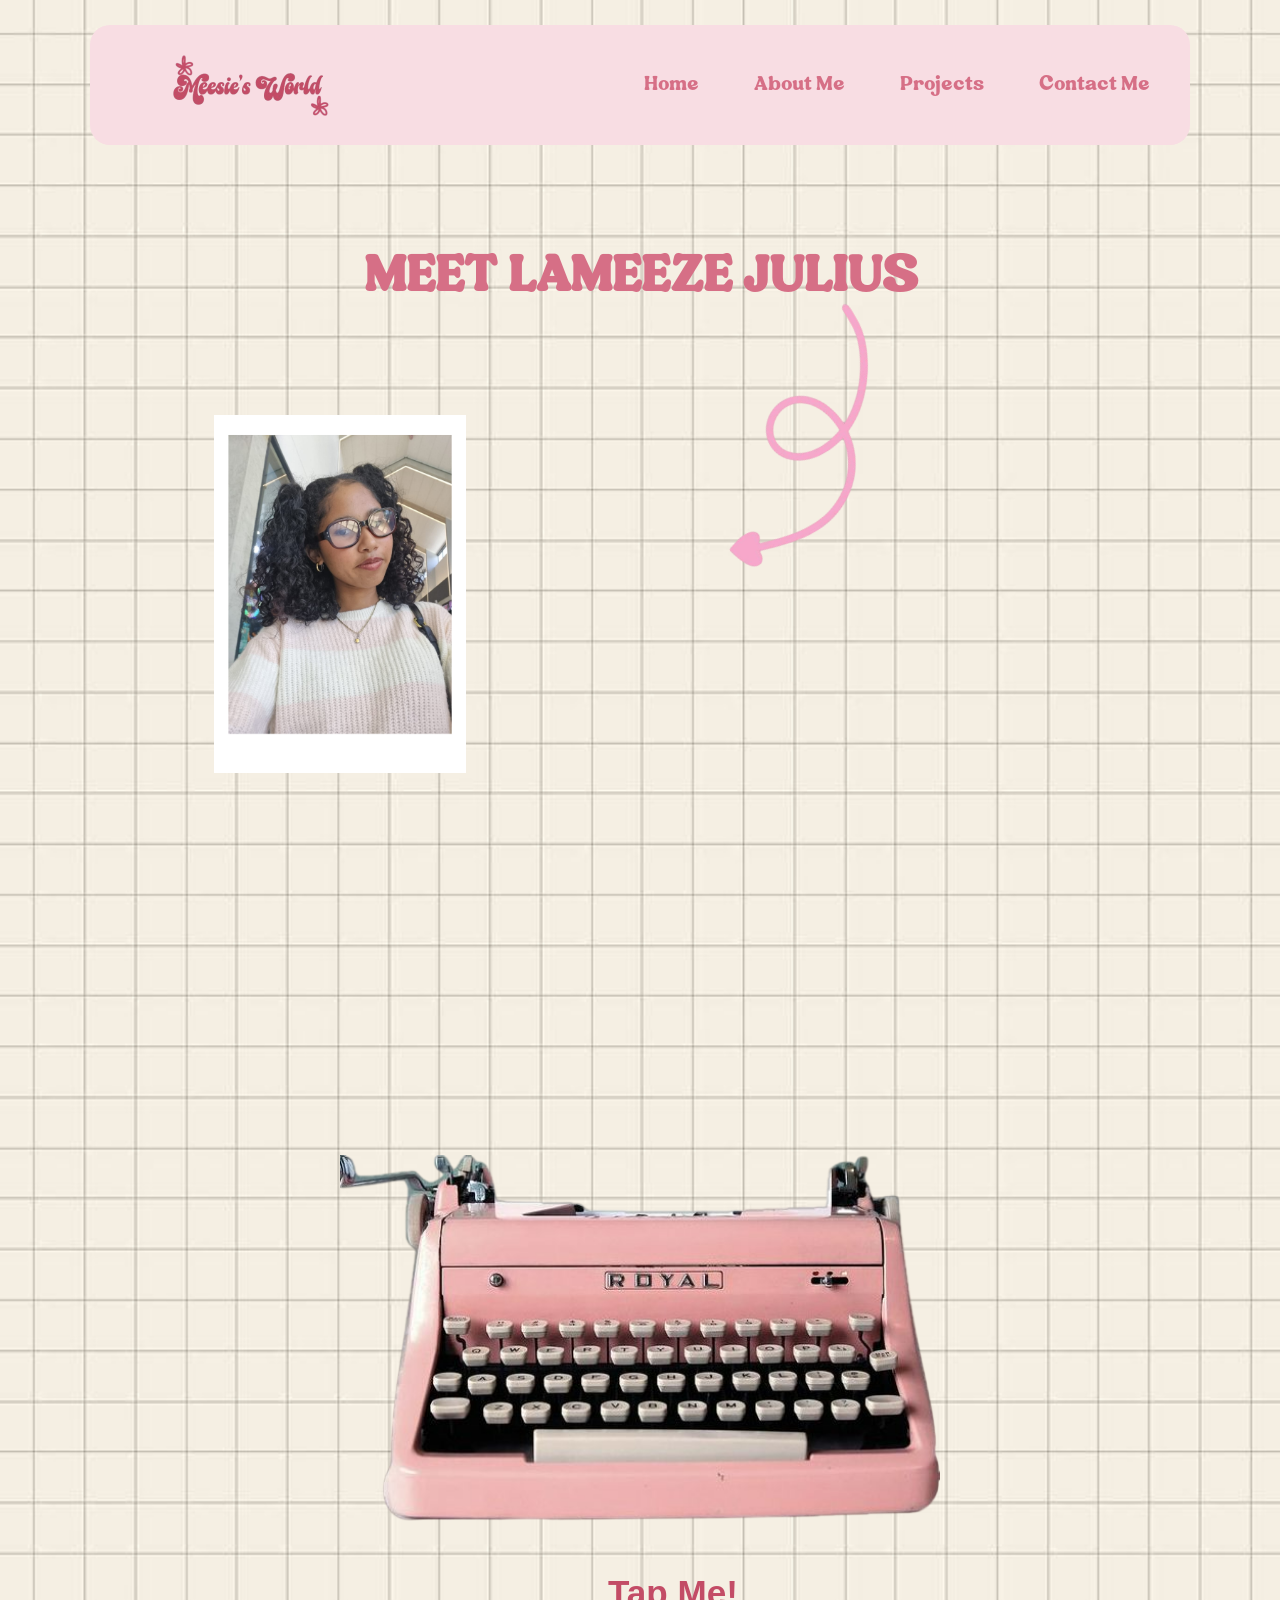
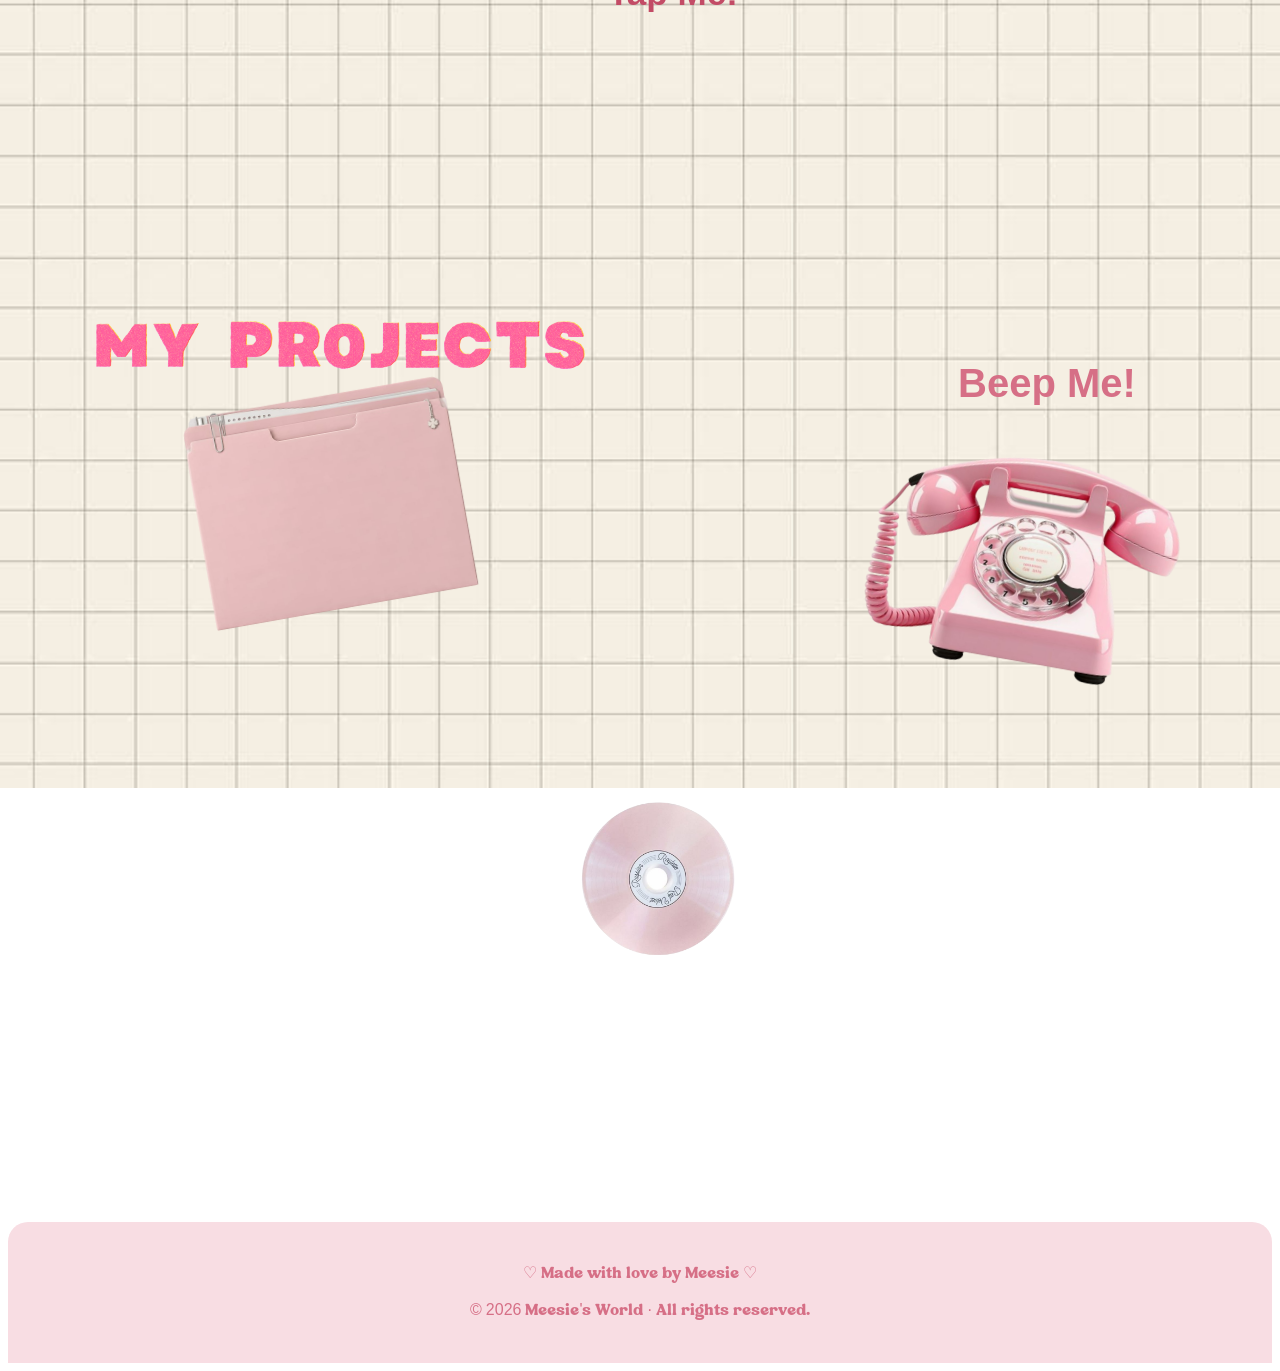
==== about.html @ 8a376b89 "added project files" ====
<!DOCTYPE html>
<html lang="en">
<head>
    <meta charset="UTF-8">
    <meta name="viewport" content="width=device-width, initial-scale=1.0">
    <link rel="stylesheet" href="css/style.css">
    <script src="js/script.js" defer></script>
    <title>About</title>

    <style>
@font-face {
    font-family: Bremlin;
    src: url('fonts/BremlinRegular-z8Yma.otf') format('opentype');
}

    

body {
    background-image: url('images/paper background.jpe');
    background-repeat: no-repeat;
    background-size: cover;
    background-attachment: fixed;
}
    </style>
</head>
<body>
<header>

    <div class="nav-box">
    
 <a href="index.html">
            <img src="images/Meesie_s_World_logo-removebg-preview.png" class="logo" alt="Meesie's World Logo">
        </a>
    <nav>
            <a href="index.html">Home</a>
            <a href="about.html">About Me</a>
            <a href="work.html">Projects</a>
            <a href="contact.html">Contact Me</a>

        
    </nav>
    </div>
     
</header>

<div class="WelcomeToAbout-Text">
    <h1>MEET LAMEEZE JULIUS</h1>
</div>

<img src="images/polaroid curly.png" alt="Polaroid Curly" class="polaroid-curly">
<img src="images/swirl arrow-Photoroom.png" alt="Swirl Arrow" class="swirl-arrow">

<!--Touch typewriter and paper pops out-->
<div class="typewriter-container" onclick="togglePaper()">
<img src="images/typewriter.png" alt="typewriter" class="typewriter-image">

<div class="paper" id="paper">
    <p>I am currently studying Mobile Application and Web Development, it's <br>
        my first year at college and I plan to pursue my Bachelor’s next year. 
        I’ve always been interested in tech, design and creating visuals, so I enjoy <br>
        having a mix of both in what I do. I would say I'm a graphic designer but I <br>
        use the term "Digital designer". Web development is my current thing at the moment, 
        I am kind of all over the place ♡.
</p>

</div>
</div>
<div class="tip-container" id="tip">
<h3 class="tip"> Tap Me!</h3>
</div>

<a href="work.html">
     <img src="images/my project title pink-Photoroom (1).png" alt="My Project Title" class="my-project-title">
    <img src="images/pink file-Photoroom.png" alt="Pink File" class="pink-file">
</a>

<div class="music-button">

    <img src="images/cd2-Photoroom.png" 
         alt="Music player"
         onclick="toggleMusic()"
         id="music-image">

    <audio id="music">
        <source src="music/PinkPantheress - Girl Like Me (Instrumental).mp3" type="audio/mpeg">
    </audio>

</div>

<h2 class="beep">Beep Me!</h2>
<a href="contact.html">
    <img src="images/pinkRetroPhone-Photoroom.png" class="pink-phone">
</a>

<!-- Footer -->
<div class="footer">
    <p>♡ Made with love by Meesie ♡</p>
    <p>&copy; 2026 Meesie's World · All rights reserved.</p>
</div>


</body>
</html>
---- css/style.css ----
.pink-box {
   background-color: #F8DDE3;

padding: 30px;
margin: 70px auto;

width: 100%;
max-width: 700px;

text-align: center;

border-radius: 20px;
box-sizing: border-box;
    
}

.pink-box h2 {
font-family: Bremlin, sans-serif;
font-size: 45px;
color: #D66F86;
}

.pink-box p {
font-family: Bremlin, sans-serif;
font-size: 22px;
color: #D66F86;
}

.logo {
    
    height: auto;
    top: 0%;
    left: 20px;
    width: 250px;
}

nav {
  display: flex;
align-items: center;
gap: 25px;
   
}

nav a {
  text-decoration: none;
    color: #8B5E68;
    font-family: Bremlin, sans-serif; 
    font-size: 20px;
padding: 10px 15px;
}

nav a {
    color: #D66F86;
}

.nav-box {
    width: 100%;
max-width: 1100px;
height: 120px;
margin: 25px auto;
padding: 10px 25px;

background-color: #F8DDE3;
border-radius: 20px;

display: flex;
align-items: center;
justify-content: space-between;

box-sizing: border-box;

}

.welcome-heading {
    text-align: center;
    font-family: Bremlin, sans-serif;
    font-size: 30px;
    color: #c34c66;
    margin-top: 100px;
    margin-bottom: 100px;
}




.meesMatchaDate {
    position: relative;
    display: block;
    width: 300px;
    height: auto;
    margin: 20px auto;
    left: -50px;
    top: 0;
    border-radius: 20px;
   
}
.matcha-container {
    display: flex;
}
.container-p {
        position: relative;
     text-align: center;
     right: 200px;
    font-family: 'Bremlin', sans-serif;
    font-size: 25px;
    color: #D66F86;
top: 100px;
   
}
.gtk-btn {
    position: relative;
    right: -600px;
    margin-top: -10000px;
    margin-bottom: 500px;
    margin-left: 80px;
    width: 350px;
}
.telephone {
    position: relative;
    display: block;
    width: 300px;
    height: auto;
    margin: 20px auto;
    left: -300px;
    top: -40px;

      animation: phoneRing 2s ease-in-out infinite;
}

@keyframes phoneRing {
    0%, 70%, 100% {
        transform: rotate(0deg);
    }

    72% {
        transform: rotate(-8deg);
    }

    76% {
        transform: rotate(8deg);
    }

    80% {
        transform: rotate(-8deg);
    }

    84% {
        transform: rotate(8deg);
    }

    88% {
        transform: rotate(0deg);
    }
}

.Hello-pic {
    width: 500px;
    margin-top: -400px;
    
    left: -3000px;

animation: typewriterFloat 3s ease-in-out infinite;

}
@keyframes typewriterFloat {
    0% {
        transform: translateY(0) rotate(0deg);
    }

    25% {
        transform: translateY(-10px) rotate(-3deg);
    }

    50% {
        transform: translateY(0) rotate(0deg);
    }

    75% {
        transform: translateY(-10px) rotate(3deg);
    }

    100% {
        transform: translateY(0) rotate(0deg);
    }
    
}





/*About page*/
.WelcomeToAbout-Text {
    text-align: center;
    margin: 50px auto;
    padding: 20px;
}

.WelcomeToAbout-Text h1 {
    font-family: Bremlin, sans-serif;
    font-size: 50px;
    color: #D66F86;
}
.polaroid-curly {
    position: relative;
    display: block;
    margin: 0 auto;
    max-width: 20%;
    height: auto;
    top: 0%;
    left: -300px;
   
}
.swirl-arrow {
    position: absolute;
    display: block;
    width: 300px;
    height: auto;

    top: 300px;
    left: 500px;

    transform: translateX(150px) rotate(150deg);
    z-index: 9999;

   animation: floatArrow 2s ease-in-out infinite;
}
/* Animation for the arrow floating effect */
@keyframes floatArrow {
    0% {
        transform: rotate(150deg) translateY(0);
    }

    50% {
        transform: rotate(150deg) translateY(-15px);
    }

    100% {
        transform: rotate(150deg) translateY(0);
    }
}

/* Typewriter and Paper */
.typewriter-container {
    position: relative;
    width: 600px;
    height: 700px;
    margin: 50px auto 0;
    cursor: pointer;
    overflow: hidden;
}

.typewriter-image {
    position: absolute;
    width: 100%;
    bottom: 0;
    left: 0;
    z-index: 2;
}
.paper {
    position: absolute;

    width: 72%;
    height: 900px;

    left: 14%;
    top: 5%;

    background: #fcfcfc;

    padding: 25px;
    box-sizing: border-box;

    z-index: 1;
/*Start the paper down inside the typewriter*/
    transform: translateY(900px);

    transition: transform 1.5s ease-in-out;
}
/* When the paper is "out", move it up to be visible */
.paper.out {
    transform: translateY(0);
}
/* Style the text inside the paper */
.paper p {
    font-family: Bremlin, sans-serif;
    font-size: 18px;
    line-height: 1.5;
    text-align: center;
    margin: 0;
}
.tip-container {
    justify-content: center;
    align-items: center;
    height: 200px;
    margin-top: 50px;
    margin-left: 600px;
    font-size: 30px;
}
.tip {
    font-family: Impact, Haettenschweiler, 'Arial Narrow Bold', sans-serif;
    font-style: bold;
    color: #c34c66;
    
    
}


.pink-file {
    position: relative;
    display: block;
    margin: -210px auto 10px;
    max-width: 25%;
    height: auto;
    top: 0%;
    left: -300px;
     transform: translateX(-10px) rotate(-10deg);
    z-index: 9999;
}

.my-project-title {
    position: relative;
    display: block;
    margin: 30px auto;
    max-width: 40%;
    height: auto;
    top: 0%;
    left: -300px;
}

.pink-phone {
   position: relative;
    display: block;
    margin-top: -500px;
    margin-bottom: 500px;
    max-width: 25%;
    height: auto;
    top: 50%;
    left: 850px;
     transform: translateX(10px) rotate(10deg);
    z-index: 9999; 
}

.beep {
    font-family:Impact, Haettenschweiler, 'Arial Narrow Bold', sans-serif;
    font-size: 40px;
    color: #D66F86;
    margin-top: -710px;
    margin-bottom: 500px;
    margin-left: 950px;


}

.footer {
   background-color: #F8DDE3;
    color: #D66F86;
    text-align: center;
    padding: 25px;
    margin-top: 80px;
    font-family: Bremlin, sans-serif;
    border-radius: 20px 20px 0 0;
}

/* Work page */
.projects-heading {
    text-align: center;
    font-family: Bremlin, sans-serif;
    font-size: 50px;
    color: #D66F86;
    margin-top: 50px;
}

.image-grid {
    display: grid;
    grid-template-columns: repeat(3, 1fr);
    gap: 25px;

    width: 80%;
    max-width: 900px;
    margin: 100px auto;
}

.image-grid img {
    width: 100%;
    height: 400px;
    object-fit: contain;
    border-radius: 20px;
    
    box-shadow: 0 5px 15px rgba(139, 94, 104, 0.2);

    transition: transform 0.3s ease;
}

.image-grid img:hover {
    transform: scale(1.05) rotate(2deg);
}

/* Carousel */

.carousel {
    width: 900px;
    max-width: 90%;
    margin: 100px auto;

    display: flex;
    align-items: center;
    justify-content: center;
    gap: 10px;
}

.carousel-window {
    width: 750px;
    overflow: hidden;
}

.carousel-track {
    display: flex;
    gap: 5px;
    transition: transform 0.5s ease;
}

.carousel-track img {
    width: 200px;
    height: 300px;

    object-fit: contain;

    flex-shrink: 0;
    padding: 0;
    display: block;   
}

.carousel-btn {
    width: 45px;
    height: 45px;

    border: none;
    border-radius: 50%;

    background-color: #F8DDE3;
    color: #D66F86;

    font-size: 30px;

    cursor: pointer;
}

#music-image {
    width: 200px;
    cursor: pointer;
    margin-left: 550px;
}

#music-image.playing {
    animation: spinCD 3s linear infinite;
}

@keyframes spinCD {
    from {
        transform: rotate(0deg);
    }

    to {
        transform: rotate(360deg);
    }
}

.music-frame {
    position: fixed;
    bottom: 30px;
    right: 30px;
    width: 110px;
    height: 110px;
    border: none;
    z-index: 9999;
}

<!--Contactpage-->

.contact {
    text-align: center;
    margin: 100px auto;
    width: 100%;
}

.contact h1 {
    font-family: Bremlin, sans-serif;
    font-size: 50px;
    color: #D66F86;
    text-align: center;
    margin-top: 150px;
}

.contact h2 {
    font-family: Bremlin, sans-serif;
    font-size: 28px;
    color: #D66F86;
    text-align: center;
}

.contact p {
    font-family: Bremlin, sans-serif;
    font-size: 20px;
    color: #8B5E68;
    text-align: center;
}
.socials {
    text-align: center;
    margin: 100px auto;
}

.socials h1 {
    font-family: Bremlin, sans-serif;
    font-size: 50px;
    color: #D66F86;
    margin-bottom: 30px;
}

.social-buttons {
    display: flex;
    justify-content: center;
    gap: 50px;
}

.social-button {
    
    background-color: #F8DDE3;
    color: #D66F86;
    padding: 15px 30px;
    border-radius: 20px;
    text-decoration: none;
    font-family: Bremlin, sans-serif;
    font-size: 20px;
    transition: 0.3s;
}

.social-button:hover {
    transform: scale(1.05);
}


.banner {
    width: 100%;
    height: 400px;
    margin-bottom: -90px;
}
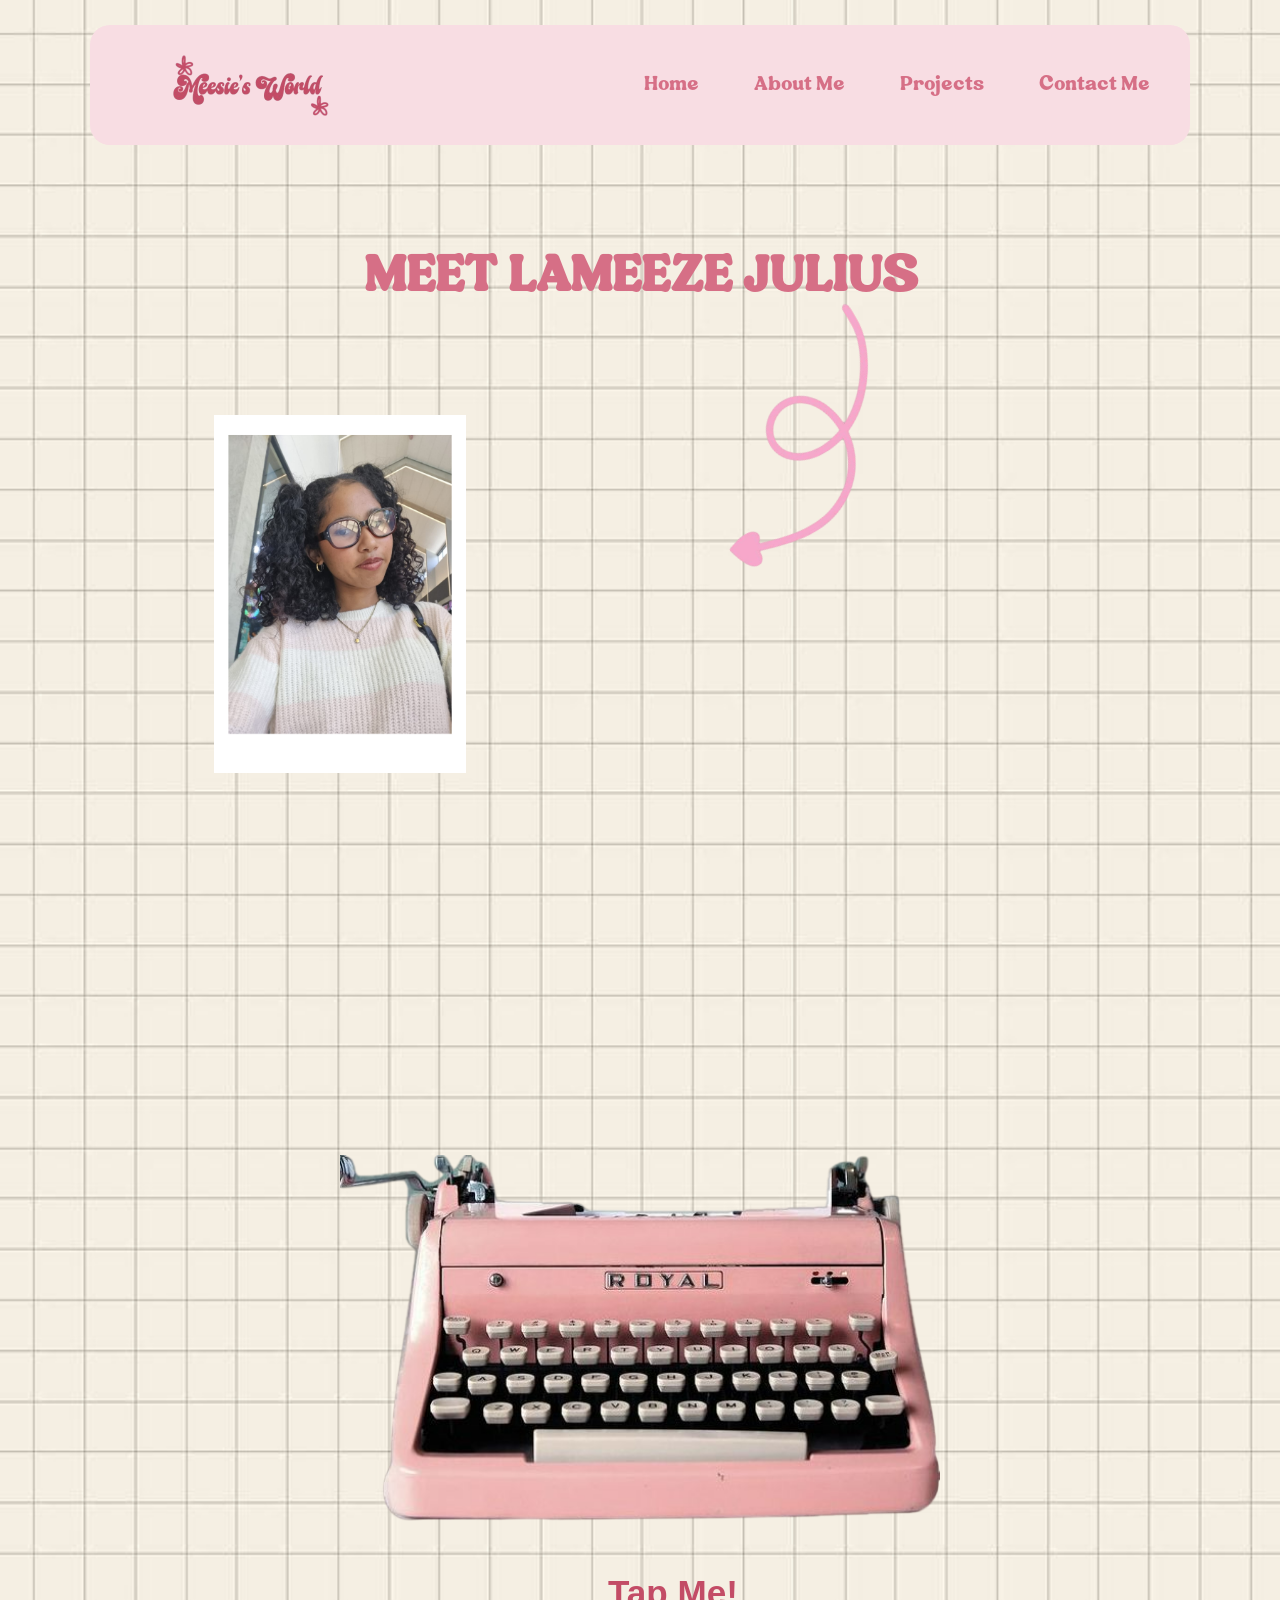
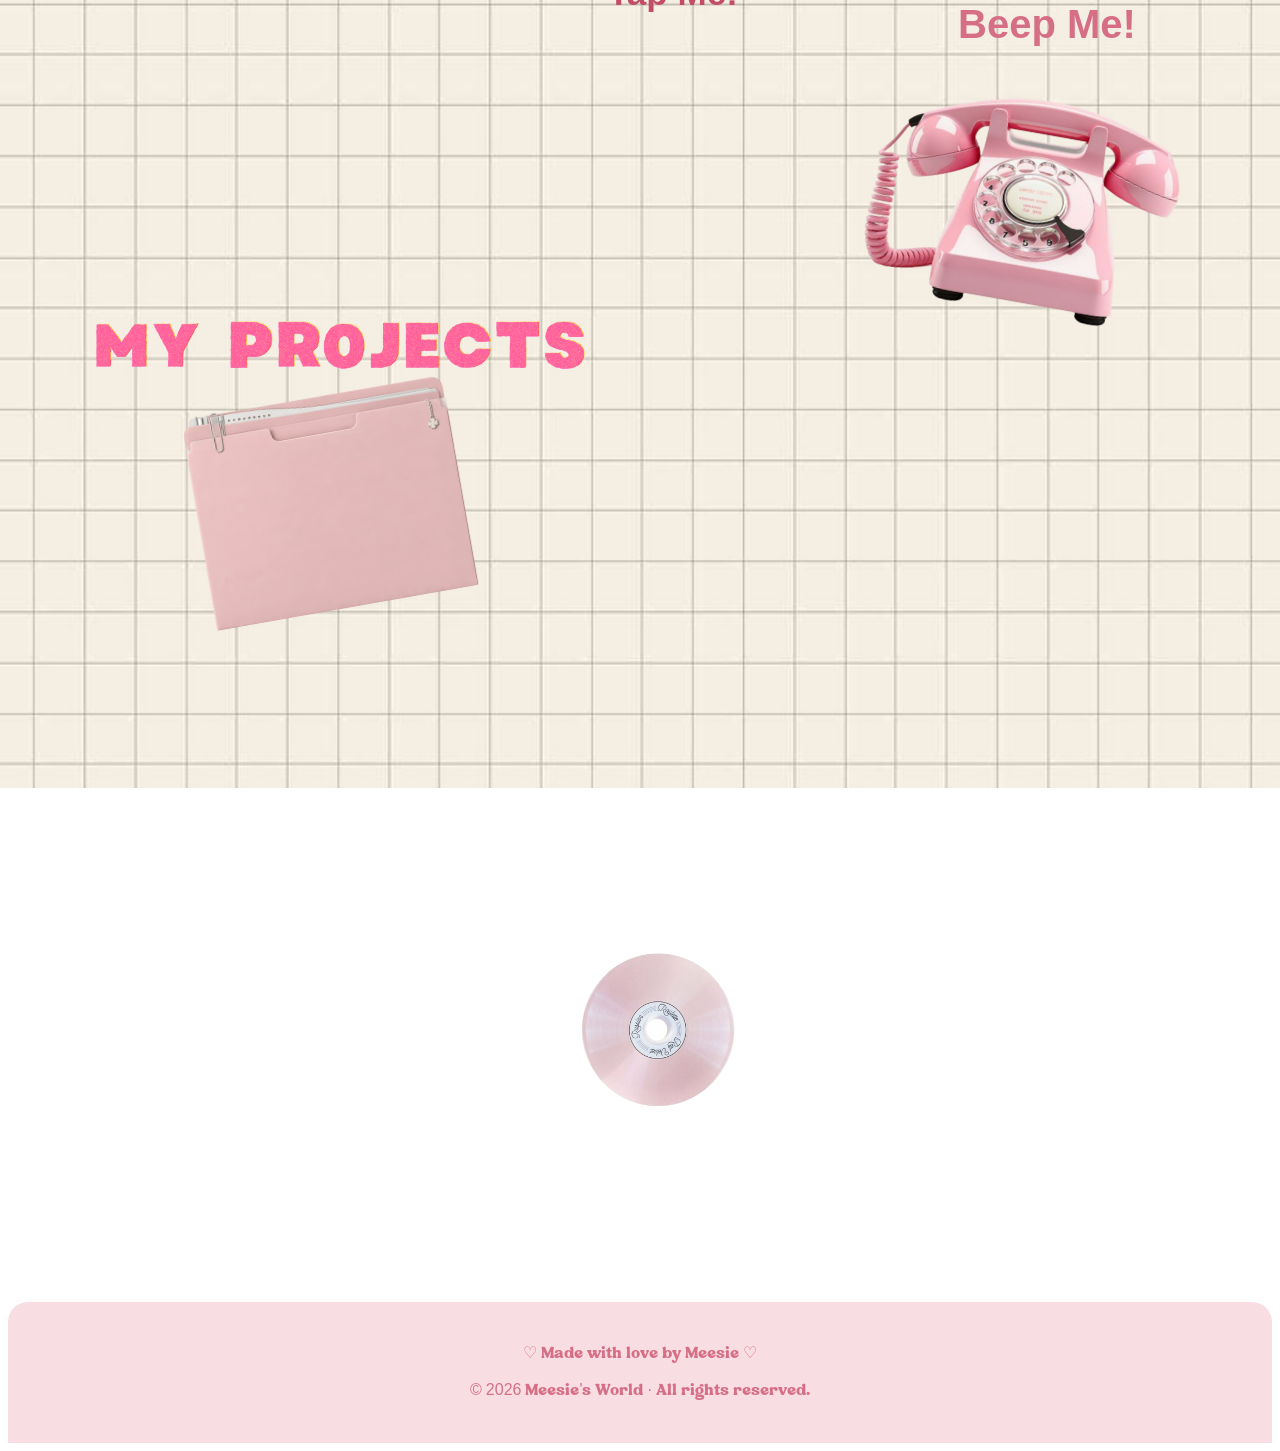
==== commit ff77d1b8: "updated index and about" ====
--- a/about.html
+++ b/about.html
@@ -2,7 +2,7 @@
 <html lang="en">
 <head>
     <meta charset="UTF-8">
-    <meta name="viewport" content="width=device-width, initial-scale=1.0">
+    <meta name="viewport" content="width=device-width, initial-scale=1">
     <link rel="stylesheet" href="css/style.css">
     <script src="js/script.js" defer></script>
     <title>About</title>
@@ -23,7 +23,7 @@
 }
     </style>
 </head>
-<body>
+<body class="about-page">
 <header>
 
     <div class="nav-box">
@@ -74,6 +74,11 @@
     <img src="images/pink file-Photoroom.png" alt="Pink File" class="pink-file">
 </a>
 
+<h2 class="beep">Beep Me!</h2>
+<a href="contact.html">
+    <img src="images/pinkRetroPhone-Photoroom.png" class="pink-phone">
+</a>
+
 <div class="music-button">
 
     <img src="images/cd2-Photoroom.png" 
@@ -87,11 +92,6 @@
 
 </div>
 
-<h2 class="beep">Beep Me!</h2>
-<a href="contact.html">
-    <img src="images/pinkRetroPhone-Photoroom.png" class="pink-phone">
-</a>
-
 <!-- Footer -->
 <div class="footer">
     <p>♡ Made with love by Meesie ♡</p>
--- a/css/style.css
+++ b/css/style.css
@@ -523,6 +523,12 @@
     gap: 50px;
 }
 
+.website-link-wrap {
+    display: flex;
+    justify-content: center;
+    margin: 20px auto 30px;
+}
+
 .social-button {
     
     background-color: #F8DDE3;
@@ -533,6 +539,7 @@
     font-family: Bremlin, sans-serif;
     font-size: 20px;
     transition: 0.3s;
+    display: inline-block;
 }
 
 .social-button:hover {
@@ -546,3 +553,532 @@
     margin-bottom: -90px;
 }
 
+@media screen and (max-width: 768px) {
+
+    body {
+        overflow-x: hidden;
+    }
+
+    /* MAKE EVERYTHING SMALLER */
+    .nav-box {
+        width: 85%;
+        height: 55px;
+        padding: 3px 8px;
+        margin: 12px auto;
+    }
+
+    .logo {
+        width: 85px;
+    }
+
+    nav {
+        gap: 0;
+    }
+
+    nav a {
+        font-size: 8px;
+        padding: 3px 4px;
+    }
+
+
+    /* PINK BOX */
+
+    .pink-box {
+        width: 70%;
+        padding: 10px;
+        margin: 25px auto;
+        border-radius: 12px;
+    }
+
+    .pink-box h2 {
+        font-size: 20px;
+    }
+
+    .pink-box p {
+        font-size: 12px;
+    }
+
+
+    /* WELCOME */
+
+    .welcome-heading {
+        font-size: 14px;
+        margin-top: 30px;
+        margin-bottom: 30px;
+    }
+
+
+    /* MATCHA */
+
+    .matcha-container {
+        transform: scale(0.55);
+        transform-origin: top center;
+        width: 180%;
+        margin-left: -40%;
+    }
+
+    .meesMatchaDate {
+        width: 300px;
+    }
+
+    .container-p {
+        font-size: 18px;
+    }
+
+
+    /* BUTTON */
+
+    .gtk-btn {
+        width: 170px;
+        transform: scale(0.7);
+    }
+
+
+    /* PHONE */
+
+    .telephone {
+        width: 130px;
+    }
+
+
+    /* HELLO */
+
+    .Hello-pic {
+        width: 200px;
+    }
+
+
+    /* MUSIC */
+
+    #music-image {
+        width: 65px;
+        margin-left: auto;
+        margin-right: auto;
+        display: block;
+    }
+
+
+    /* ABOUT */
+
+    .WelcomeToAbout-Text {
+        margin: 15px auto;
+        padding: 5px;
+    }
+
+    .WelcomeToAbout-Text h1 {
+        font-size: 15px;
+    }
+
+    .polaroid-curly {
+        max-width: 50%;
+        margin-left: 30%;
+    margin: 0 auto;
+    max-width: 20%;
+    height: auto;
+    top: 0%;
+    left: -300px;
+
+    }
+
+    .swirl-arrow {
+        width: 100px;
+        margin-right: 15;
+    }
+
+
+    /* TYPEWRITER */
+
+    .typewriter-container {
+        width: 80%;
+        height: 400px;
+        transform: scale(0.7);
+        transform-origin: top center;
+        margin-left: 10%;
+        margin-bottom: 25px;
+    }
+
+    .paper p {
+        font-size: 12px;
+    }
+
+
+    /* PROJECTS */
+
+    .my-project-title {
+        max-width: 30%;
+    }
+
+    .pink-file {
+        max-width: 20%;
+    }
+
+    .pink-phone {
+        max-width: 20%;
+    }
+
+    .beep {
+        font-size: 18px;
+    }
+
+    .projects-heading {
+        font-size: 25px;
+    }
+
+    .image-grid {
+        width: 85%;
+        gap: 7px;
+    }
+
+    .image-grid img {
+        height: 120px;
+    }
+
+
+    /* CAROUSEL */
+
+    .carousel {
+        width: 90%;
+        margin: 50px auto;
+    }
+
+    .carousel-window {
+        width: 75%;
+    }
+
+    .carousel-track img {
+        width: 80px;
+        height: 120px;
+    }
+
+    .carousel-btn {
+        width: 30px;
+        height: 30px;
+        font-size: 16px;
+    }
+
+
+    /* CONTACT */
+
+    .contact {
+        width: 85%;
+        margin: 50px auto;
+    }
+
+    .contact h1,
+    .socials h1 {
+        font-size: 25px;
+    }
+
+    .contact h2 {
+        font-size: 17px;
+    }
+
+    .contact p {
+        font-size: 13px;
+    }
+
+    .socials {
+        margin: 50px auto;
+    }
+
+    .social-buttons {
+        gap: 8px;
+    }
+
+    .social-button {
+        font-size: 12px;
+        padding: 7px 12px;
+    }
+
+
+    /* FOOTER */
+
+    .footer {
+        font-size: 9px;
+        padding: 12px;
+    }
+}
+
+@media (max-width: 992px) {
+    #col1, #col2, #col3 {
+        width: 46%;
+        margin: 2%;
+    }
+}
+
+@media screen and (max-width: 768px) {
+    .home-page,
+    .about-page {
+        overflow-x: hidden;
+    }
+
+    .home-page .nav-box,
+    .about-page .nav-box {
+        width: calc(100% - 24px);
+        height: auto;
+        min-height: 55px;
+        flex-wrap: wrap;
+        justify-content: center;
+        gap: 4px;
+        padding: 8px;
+    }
+
+    .home-page .logo,
+    .about-page .logo {
+        width: 90px;
+    }
+
+    .home-page nav,
+    .about-page nav {
+        flex-wrap: wrap;
+        justify-content: center;
+        gap: 2px;
+    }
+
+    .home-page nav a,
+    .about-page nav a {
+        font-size: 12px;
+        padding: 5px 4px;
+    }
+
+    .home-page .pink-box {
+        width: calc(100% - 40px);
+        max-width: 700px;
+    }
+
+    .home-page .welcome-heading {
+        padding: 0 16px;
+        font-size: 16px;
+        line-height: 1.4;
+    }
+
+    .home-page .matcha-container {
+        display: flex;
+        align-items: center;
+        gap: 8px;
+        width: calc(100% - 32px);
+        margin: 0 auto;
+        transform: none;
+    }
+
+    .home-page .meesMatchaDate {
+        flex: 0 0 38%;
+        width: 38%;
+        max-width: 230px;
+        margin: 12px 0;
+        left: auto;
+    }
+
+    .home-page .container-p {
+        position: static;
+        flex: 1;
+        min-width: 0;
+        padding: 0;
+        font-size: 14px;
+        line-height: 1.4;
+    }
+
+    .home-page .container-p br,
+    .about-page .paper br {
+        display: none;
+    }
+
+    .home-page .gtk-btn {
+        display: block;
+        width: min(58vw, 260px);
+        height: auto;
+        margin: 16px auto 28px;
+        right: auto;
+        transform: none;
+    }
+
+    .home-page .hello-phone-row {
+        display: flex;
+        align-items: center;
+        justify-content: center;
+        gap: 8px;
+        width: calc(100% - 32px);
+        margin: 12px auto 0;
+    }
+
+    .home-page .hello-phone-row .Hello-pic {
+        width: min(54vw, 240px);
+        margin: 0;
+    }
+
+    .home-page .telephone-container {
+        flex: 0 0 auto;
+        order: -1;
+        transform: translateY(-45px);
+    }
+
+    .home-page .telephone {
+        width: min(28vw, 120px);
+        margin: 0;
+        left: auto;
+        top: auto;
+    }
+
+    .about-page .WelcomeToAbout-Text h1 {
+        font-size: 28px;
+    }
+
+    .about-page .polaroid-curly {
+        width: min(42vw, 190px);
+        max-width: none;
+        margin: 0 auto;
+        left: auto;
+    }
+
+    .about-page .swirl-arrow {
+        position: absolute;
+        display: block;
+        width: min(20vw, 90px);
+        margin: 0;
+        top: 260px;
+        left: 62%;
+    }
+
+    .about-page .typewriter-container {
+        width: min(94vw, 600px);
+        height: min(110vw, 700px);
+        margin: 16px auto 0;
+        transform: none;
+    }
+
+    .about-page .paper {
+        width: 82%;
+        height: 88%;
+        left: 9%;
+        top: 4%;
+        padding: 12px;
+        overflow-y: auto;
+    }
+
+    .about-page .paper p {
+        font-size: 13px;
+        line-height: 1.4;
+    }
+
+    .about-page .tip-container {
+        display: flex;
+        height: auto;
+        margin: 18px auto;
+        font-size: 22px;
+    }
+
+    .about-page .my-project-title {
+        width: min(68vw, 320px);
+        max-width: none;
+        margin: 24px auto 0;
+        left: auto;
+    }
+
+    .about-page .pink-file {
+        width: min(44vw, 210px);
+        max-width: none;
+        margin: -45px auto 20px;
+        left: auto;
+    }
+
+    .about-page .beep {
+        margin: 24px auto 0;
+        font-size: 24px;
+        text-align: center;
+    }
+
+    .about-page .pink-phone {
+        display: block;
+        width: min(42vw, 210px);
+        max-width: none;
+        margin: 0 auto 24px;
+        left: auto;
+        top: auto;
+    }
+
+    .about-page .music-button {
+        display: flex;
+        justify-content: center;
+        margin: 0 auto 24px;
+    }
+
+    .about-page #music-image {
+        width: 65px;
+        margin: 0;
+    }
+
+    .home-page .website-link-wrap {
+        margin: 12px auto 24px;
+        padding: 0 16px;
+    }
+
+    .about-page .swirl-arrow {
+        transform: rotate(150deg);
+    }
+}
+
+@media screen and (max-width: 480px) {
+    .home-page .matcha-container {
+        flex-direction: column;
+        gap: 0;
+        text-align: center;
+    }
+
+    .home-page .meesMatchaDate {
+        flex: none;
+        width: min(72vw, 260px);
+        max-width: 100%;
+        margin: 12px auto;
+    }
+
+    .home-page .container-p {
+        width: 100%;
+        font-size: 16px;
+    }
+
+    .home-page .hello-phone-row {
+        gap: 0;
+    }
+
+    .home-page .telephone-container {
+        transform: translateY(-24px);
+    }
+
+    .home-page .hello-phone-row .Hello-pic {
+        width: min(58vw, 220px);
+    }
+
+    .about-page .WelcomeToAbout-Text {
+        margin: 28px auto 16px;
+    }
+
+    .about-page .WelcomeToAbout-Text h1 {
+        font-size: clamp(22px, 7vw, 28px);
+    }
+
+    .about-page .swirl-arrow {
+        width: min(18vw, 72px);
+        top: 220px;
+        left: 70%;
+    }
+
+    .about-page .typewriter-container {
+        height: min(112vw, 440px);
+    }
+
+    .about-page .paper {
+        padding: 10px;
+    }
+
+    .about-page .paper p {
+        font-size: 12px;
+    }
+
+    .about-page .tip-container {
+        margin: 12px auto;
+    }
+
+    .about-page .pink-file {
+        margin-top: -30px;
+    }
+}
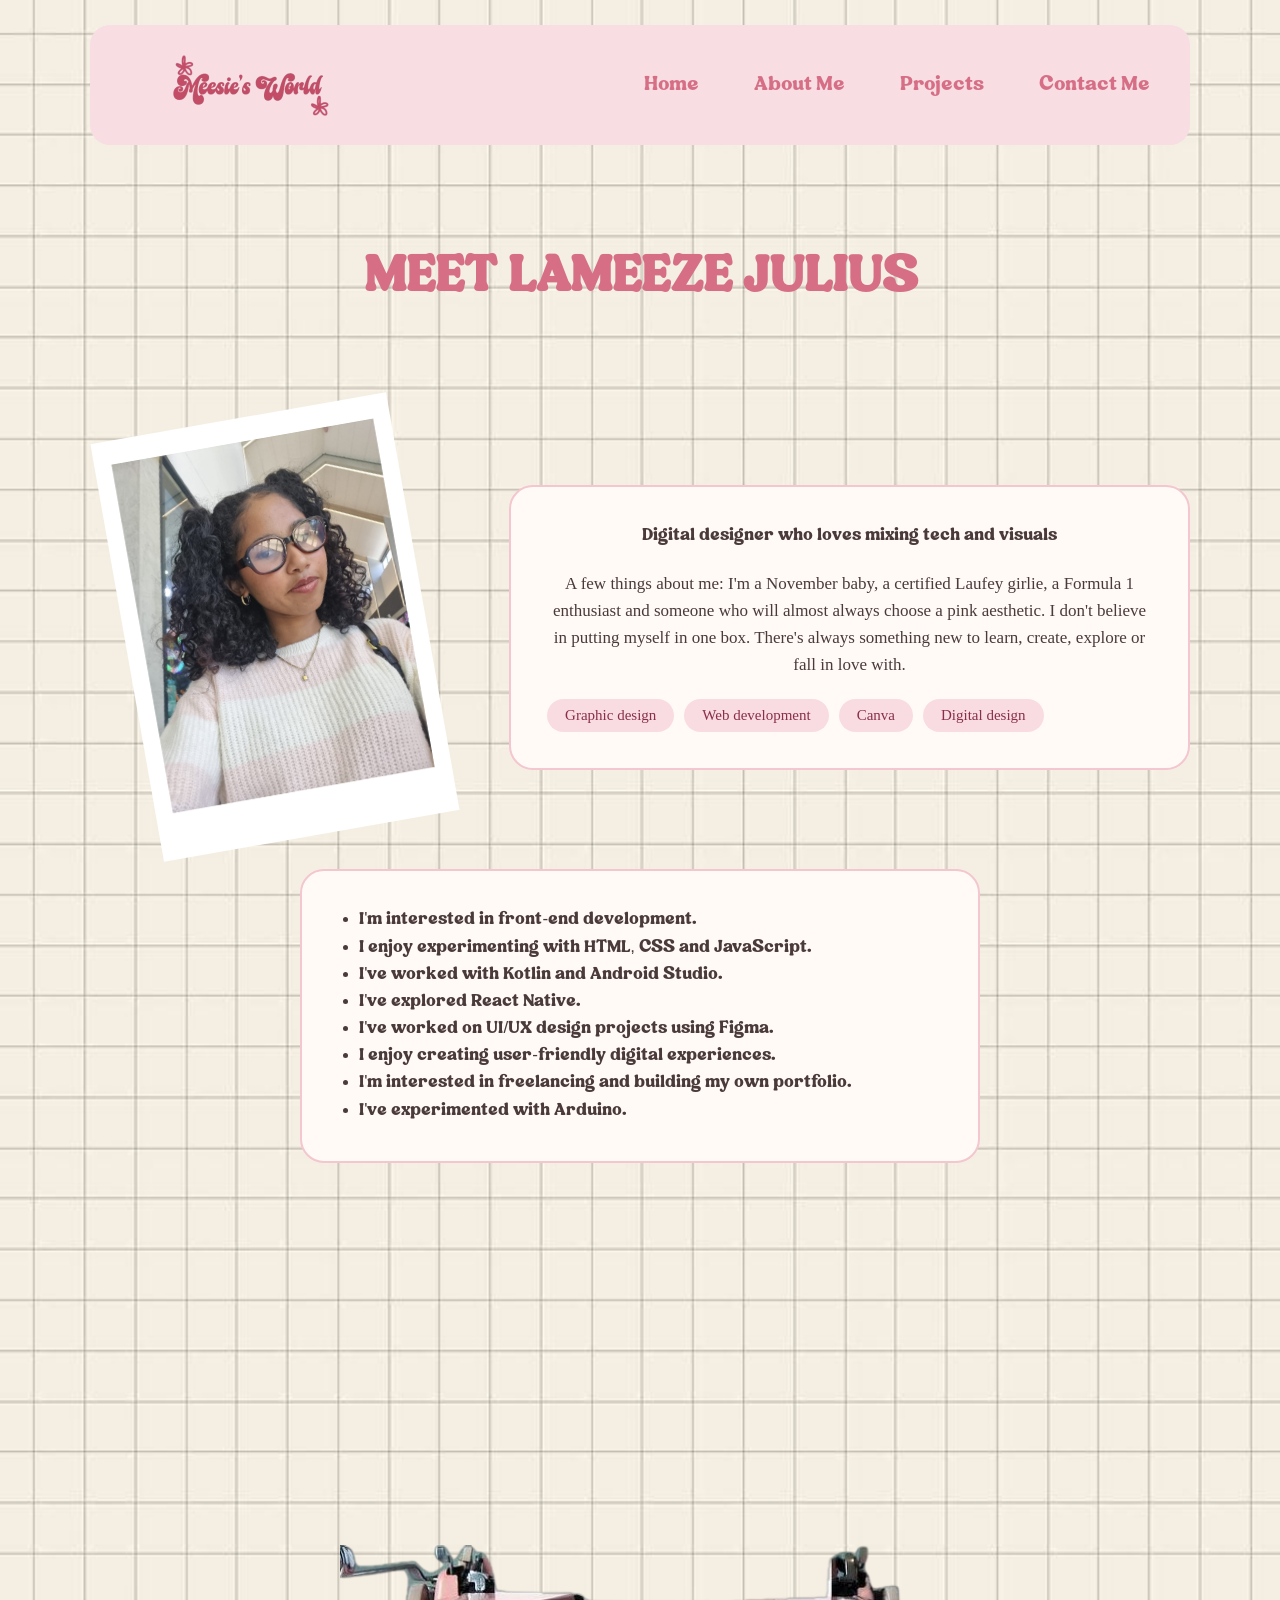
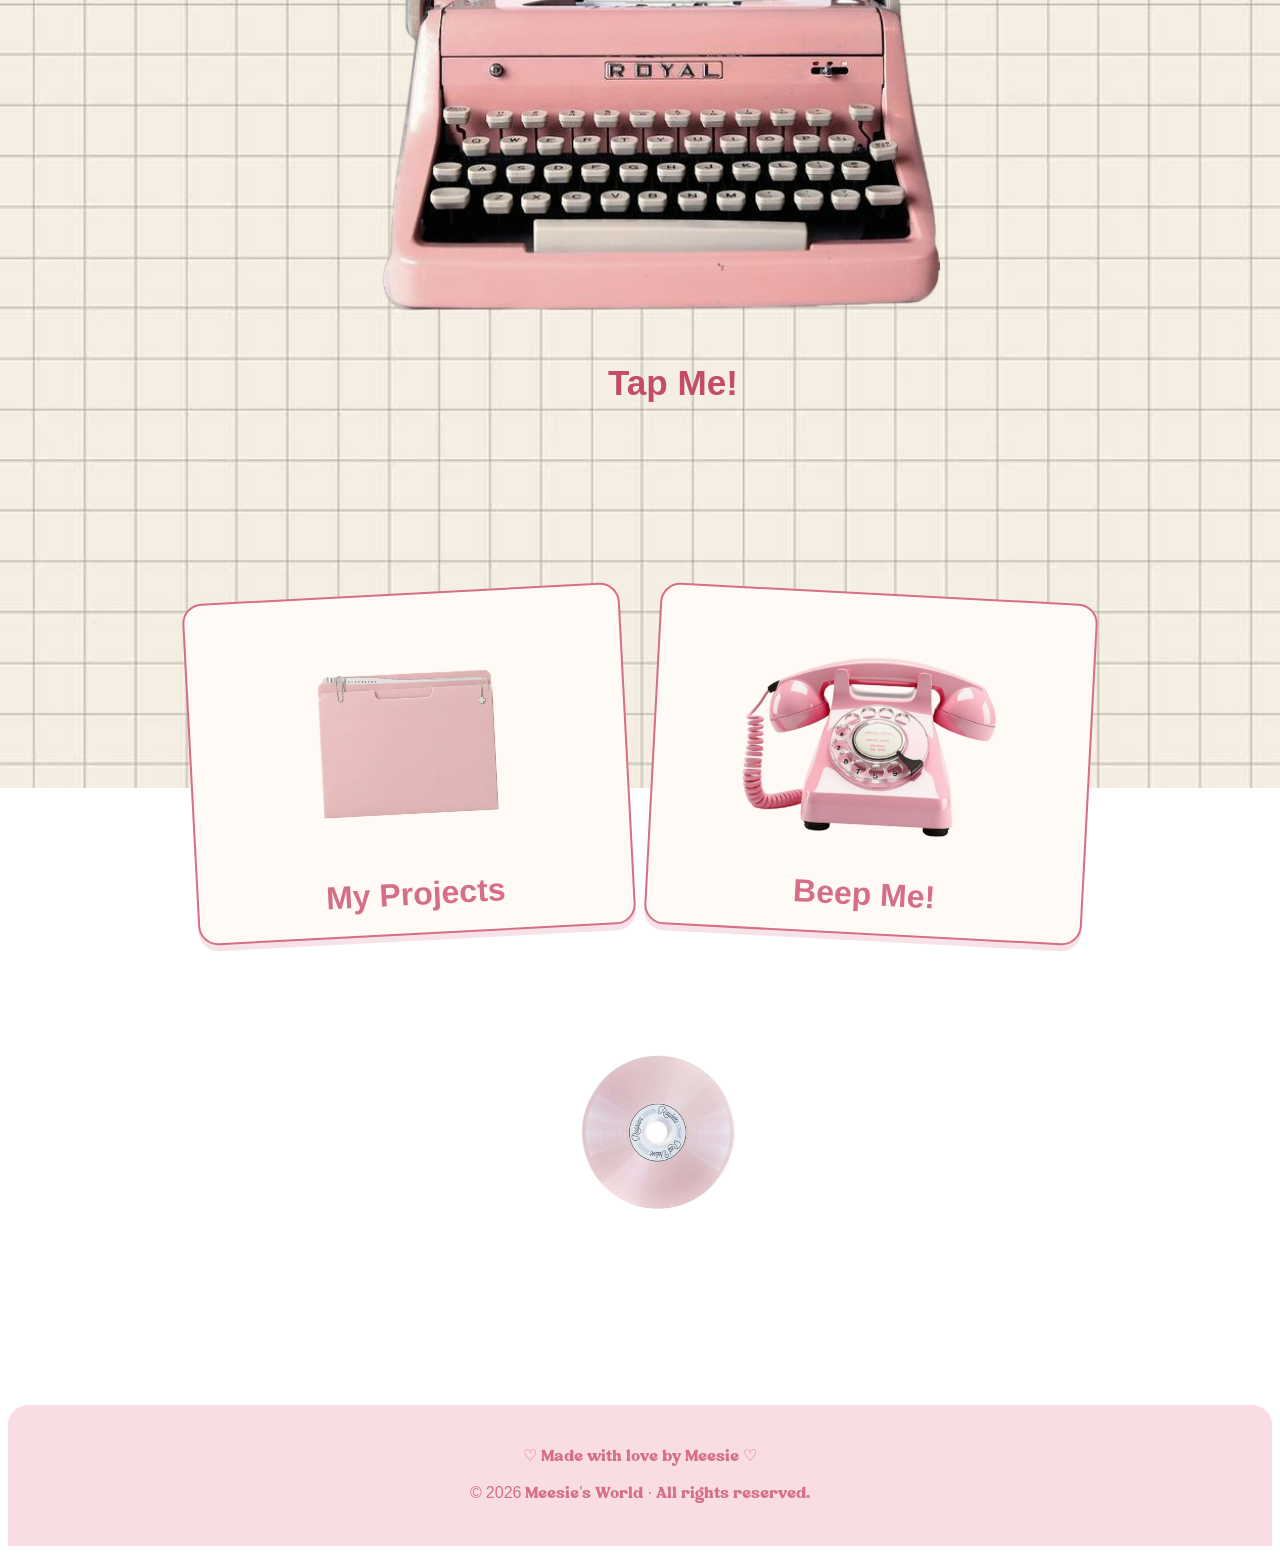
==== commit 522b4748: "updated css, about" ====
--- a/about.html
+++ b/about.html
@@ -47,8 +47,38 @@
     <h1>MEET LAMEEZE JULIUS</h1>
 </div>
 
-<img src="images/polaroid curly.png" alt="Polaroid Curly" class="polaroid-curly">
-<img src="images/swirl arrow-Photoroom.png" alt="Swirl Arrow" class="swirl-arrow">
+<div class="about-showcase">
+    <img src="images/polaroid curly.png" alt="Polaroid Curly" class="polaroid-curly">
+
+    <div class="card">
+        <p class="hook">Digital designer who loves mixing tech and visuals</p>
+        <p>A few things about me: I'm a November baby, a certified Laufey girlie, 
+        a Formula 1 enthusiast and someone who will almost always choose a pink aesthetic. 
+        I don't believe in putting myself in one box. There's always something new to learn, create, 
+        explore or fall in love with.
+      </p>
+        <ul class="pills">
+            <li>Graphic design</li>
+            <li>Web development</li>
+            <li>Canva</li>
+            <li>Digital design</li>
+        </ul>
+        
+    </div>
+</div>
+
+<div class="card about-moreinfo">
+<ul>
+<li>I'm interested in front-end development.</li>
+<li>I enjoy experimenting with HTML, CSS and JavaScript.</li>
+<li>I've worked with Kotlin and Android Studio.</li>
+<li>I've explored React Native.</li>
+<li>I've worked on UI/UX design projects using Figma.</li>
+<li>I enjoy creating user-friendly digital experiences.</li>
+<li>I'm interested in freelancing and building my own portfolio.</li>
+<li>I've experimented with Arduino.</li>  
+</ul>
+</div>
 
 <!--Touch typewriter and paper pops out-->
 <div class="typewriter-container" onclick="togglePaper()">
@@ -69,15 +99,21 @@
 <h3 class="tip"> Tap Me!</h3>
 </div>
 
-<a href="work.html">
-     <img src="images/my project title pink-Photoroom (1).png" alt="My Project Title" class="my-project-title">
-    <img src="images/pink file-Photoroom.png" alt="Pink File" class="pink-file">
-</a>
+<div class="about-feature-boxes">
+    <div class="about-feature-card">
+        <a href="work.html">
+            <img src="images/pink file-Photoroom.png" alt="Pink File" class="pink-file">
+            <h2 class="my-project-title">My Projects</h2>
+        </a>
+    </div>
 
-<h2 class="beep">Beep Me!</h2>
-<a href="contact.html">
-    <img src="images/pinkRetroPhone-Photoroom.png" class="pink-phone">
-</a>
+    <div class="about-feature-card">
+        <a href="contact.html">
+            <img src="images/pinkRetroPhone-Photoroom.png" alt="Pink retro phone" class="pink-phone">
+            <h2 class="beep">Beep Me!</h2>
+        </a>
+    </div>
+</div>
 
 <div class="music-button">
 
--- a/css/style.css
+++ b/css/style.css
@@ -71,28 +71,90 @@
 
 }
 
-.welcome-heading {
-    text-align: center;
-    font-family: Bremlin, sans-serif;
-    font-size: 30px;
-    color: #c34c66;
-    margin-top: 100px;
-    margin-bottom: 100px;
-}
-
-
-
-
-.meesMatchaDate {
+.home-page {
+    margin: 0;
+}
+
+.home-screen {
+    display: flex;
+    flex-direction: column;
+    min-height: 100vh;
+    min-height: 100svh;
+}
+
+.home-screen > header {
+    flex: 0 0 auto;
+}
+
+.home-screen .nav-box {
+    width: calc(100% - 40px);
+}
+
+.home-hero {
+    display: flex;
+    flex: 1 1 auto;
+    min-height: 150px;
+    width: calc(100% - 40px);
+    margin: 0 auto;
+    overflow: hidden;
+    border: 3px solid #D66F86;
+    border-radius: 24px;
+    background: #F8DDE3;
+    box-shadow: 0 8px 0 rgba(214, 111, 134, 0.2);
+    box-sizing: border-box;
+    
+
+}
+
+.lameeze-microphones {
+    display: block;
+    width: 100%;
+    height: 80%;
+    object-fit: contain;
+}
+
+.home-content {
+    display: flow-root;
+}
+
+.tags {
+  display: flex;
+  flex-wrap: wrap;
+  justify-content: center;
+  gap: 12px;
+  list-style: none;
+  padding: 0;
+  margin: 34px auto 0;
+  width: min(90%, 900px);
+}
+
+.tags li {
+  background: #F8DDE3;
+  color: #D66F86;
+  font-family: Bremlin, sans-serif;
+  font-size: 18px;
+  font-weight: 700;
+  padding: 10px 18px;
+  border: 2px solid #D66F86;
+  border-radius: 16px;
+  box-shadow: 0 4px 0 rgba(214, 111, 134, 0.25);
+}
+
+.tags li:nth-child(odd){transform:rotate(-2deg)}
+.tags li:nth-child(even){transform:rotate(2deg)}
+
+
+.meesieTape {
     position: relative;
     display: block;
-    width: 300px;
+    width: 350px;
     height: auto;
     margin: 20px auto;
     left: -50px;
     top: 0;
     border-radius: 20px;
-   
+    transform: rotate(-8deg);
+    transform-origin: center;
 }
 .matcha-container {
     display: flex;
@@ -105,15 +167,19 @@
     font-size: 25px;
     color: #D66F86;
 top: 100px;
-   
+   border: 2px solid #D66F86;
+  border-radius: 16px;
+  box-shadow: 0 4px 0 rgba(216, 97, 123, 0.753);
+  background-color: #F8DDE3;
 }
 .gtk-btn {
     position: relative;
     right: -600px;
-    margin-top: -10000px;
-    margin-bottom: 500px;
+    margin-top: -1000px;
+    margin-bottom: 200px;
     margin-left: 80px;
     width: 350px;
+    transform: translateY(25px);
 }
 .telephone {
     position: relative;
@@ -122,46 +188,56 @@
     height: auto;
     margin: 20px auto;
     left: -300px;
-    top: -40px;
-
-      animation: phoneRing 2s ease-in-out infinite;
+    top: -1px;
+}
+
+.home-page .telephone {
+    top: 300px;
+    animation: phoneRing 2s ease-in-out infinite;
 }
 
 @keyframes phoneRing {
-    0%, 70%, 100% {
-        transform: rotate(0deg);
+    0%, 70%, 100%, 88% {
+        transform: rotate(20deg);
     }
 
     72% {
-        transform: rotate(-8deg);
+        transform: rotate(28deg);
     }
 
     76% {
-        transform: rotate(8deg);
+        transform: rotate(12deg);
     }
 
     80% {
-        transform: rotate(-8deg);
+        transform: rotate(28deg);
     }
 
     84% {
-        transform: rotate(8deg);
-    }
-
-    88% {
-        transform: rotate(0deg);
+        transform: rotate(12deg);
     }
 }
 
 .Hello-pic {
     width: 500px;
-    margin-top: -400px;
-    
+    margin-top: -1000px;
     left: -3000px;
 
 animation: typewriterFloat 3s ease-in-out infinite;
 
 }
+
+.home-page .Hello-pic-mobile {
+    display: none;
+}
+
+.home-page .Hello-pic-desktop {
+    display: block;
+    margin-left: auto;
+    margin-right: auto;
+    margin-top: -50px;
+}
+
 @keyframes typewriterFloat {
     0% {
         transform: translateY(0) rotate(0deg);
@@ -209,36 +285,11 @@
     height: auto;
     top: 0%;
     left: -300px;
+    transform: translateX(-10px) rotate(-10deg);
+
    
 }
-.swirl-arrow {
-    position: absolute;
-    display: block;
-    width: 300px;
-    height: auto;
-
-    top: 300px;
-    left: 500px;
-
-    transform: translateX(150px) rotate(150deg);
-    z-index: 9999;
-
-   animation: floatArrow 2s ease-in-out infinite;
-}
-/* Animation for the arrow floating effect */
-@keyframes floatArrow {
-    0% {
-        transform: rotate(150deg) translateY(0);
-    }
-
-    50% {
-        transform: rotate(150deg) translateY(-15px);
-    }
-
-    100% {
-        transform: rotate(150deg) translateY(0);
-    }
-}
+
 
 /* Typewriter and Paper */
 .typewriter-container {
@@ -319,13 +370,12 @@
 }
 
 .my-project-title {
-    position: relative;
-    display: block;
-    margin: 30px auto;
-    max-width: 40%;
-    height: auto;
-    top: 0%;
-    left: -300px;
+     font-family:Impact, Haettenschweiler, 'Arial Narrow Bold', sans-serif;
+    font-size: 40px;
+    color: #D66F86;
+    margin-top: -710px;
+    margin-bottom: 500px;
+    margin-left: 950px;
 }
 
 .pink-phone {
@@ -445,11 +495,72 @@
 
     cursor: pointer;
 }
+/* Second Carousel */
+.carousel2 {
+    width: 900px;
+    max-width: 90%;
+    margin: 100px auto;
+
+    display: flex;
+    align-items: center;
+    justify-content: center;
+    gap: 10px;
+}
+
+.carousel-window2 {
+    width: 750px;
+    overflow: hidden;
+}
+
+.carousel-track2 {
+    display: flex;
+    gap: 5px;
+    transition: transform 0.5s ease;
+}
+
+.carousel-track2 img {
+    width: 200px;
+    height: 300px;
+
+    object-fit: contain;
+
+    flex-shrink: 0;
+    padding: 0;
+    display: block;   
+}
+
+.carousel-btn2 {
+    width: 45px;
+    height: 45px;
+
+    border: none;
+    border-radius: 50%;
+
+    background-color: #F8DDE3;
+    color: #D66F86;
+
+    font-size: 30px;
+
+    cursor: pointer;
+}
+
 
 #music-image {
     width: 200px;
     cursor: pointer;
     margin-left: 550px;
+}
+
+.work-page .music-button {
+    display: flex;
+    justify-content: center;
+    margin-top: 18px;
+}
+
+.work-page #music-image {
+    width: 180px;
+    display: block;
+    margin: 0 auto;
 }
 
 #music-image.playing {
@@ -492,18 +603,39 @@
     margin-top: 150px;
 }
 
-.contact h2 {
+.contact-methods {
+    display: flex;
+    justify-content: center;
+    align-items: stretch;
+    gap: 30px;
+    flex-wrap: wrap;
+    margin-top: 30px;
+}
+
+.contact-box {
+    background: #F8DDE3;
+    border: 2px solid #D66F86;
+    border-radius: 20px;
+    padding: 20px 30px;
+    min-width: 240px;
+    width: min(320px, 100%);
+    box-shadow: 0 6px 0 rgba(214, 111, 134, 0.2);
+}
+
+.contact-box h2 {
     font-family: Bremlin, sans-serif;
     font-size: 28px;
     color: #D66F86;
     text-align: center;
-}
-
-.contact p {
+    margin: 0 0 10px;
+}
+
+.contact-box p {
     font-family: Bremlin, sans-serif;
     font-size: 20px;
     color: #8B5E68;
     text-align: center;
+    margin: 0;
 }
 .socials {
     text-align: center;
@@ -515,6 +647,19 @@
     font-size: 50px;
     color: #D66F86;
     margin-bottom: 30px;
+    text-align: center;
+}
+
+.socials .music-button {
+    display: flex;
+    justify-content: center;
+    align-items: center;
+    margin-top: 30px;
+}
+
+.socials #music-image {
+    display: block;
+    margin: 0 auto;
 }
 
 .social-buttons {
@@ -545,7 +690,73 @@
 .social-button:hover {
     transform: scale(1.05);
 }
-
+:root{
+  --blush:#f9dce1;
+   --berry:#b83a62;
+    --ink:#5a1f33;
+    --pink:#D66F86;
+}
+
+.projects{
+  max-width:1100px;
+  margin:0 auto;
+  padding:20px 20px 90px;
+  text-align: center;
+}
+
+.projects h2{
+        font-family: Bremlin, sans-serif;
+  font-size:clamp(1.9rem,4vw,2.8rem);
+  margin:0 0 8px;
+  color:var(--pink);
+  text-align:center;
+}
+
+/* the grid of boxes */
+.cards{
+  display:grid;
+  grid-template-columns:repeat(auto-fit,minmax(260px,1fr));  /* 3 across on desktop, fewer on small screens */
+  gap:26px;
+  margin-top:28px;
+  justify-items:center;
+}
+
+/* each box */
+.card{
+  background:var(--blush);
+  border-radius:24px;
+  padding:26px;
+  text-decoration:none;
+  color:var(--ink);
+  display:flex;
+  flex-direction:column;
+  gap:8px;
+  transition:transform .15s;
+  width: min(100%, 420px);
+  margin: 0 auto;
+  text-align: center;
+}
+
+.card:hover{
+  transform:rotate(-1.2deg) translateY(-4px);   /* little tilt and lift */
+}
+
+.card h3{
+    font-family: Bremlin, sans-serif;
+  margin:0;
+  font-size:1.4rem;
+  color:var(--pink);
+}
+
+.card p{margin:0}
+
+.card .go{
+  margin-top:auto;          /* pushes the link text to the bottom of every box */
+  padding-top:10px;
+  font-weight:700;
+  color:var(--berry);
+  font-family: Bremlin, sans-serif;
+}
 
 .banner {
     width: 100%;
@@ -553,16 +764,30 @@
     margin-bottom: -90px;
 }
 
+
 @media screen and (max-width: 768px) {
 
     body {
         overflow-x: hidden;
     }
 
+    .home-screen {
+        min-height: 0;
+    }
+
+    .home-hero {
+        flex: 0 0 auto;
+        min-height: 0;
+    }
+
+    .lameeze-microphones {
+        height: auto;
+    }
+
     /* MAKE EVERYTHING SMALLER */
     .nav-box {
-        width: 85%;
-        height: 55px;
+        width: 90%;
+        height: 60px;
         padding: 3px 8px;
         margin: 12px auto;
     }
@@ -737,23 +962,24 @@
     /* CAROUSEL */
 
     .carousel {
-        width: 90%;
-        margin: 50px auto;
+        width: 900px;
+        max-width: 90%;
+        margin: 100px auto;
     }
 
     .carousel-window {
-        width: 75%;
+        width: 750px;
     }
 
     .carousel-track img {
-        width: 80px;
-        height: 120px;
+        width: 200px;
+        height: 300px;
     }
 
     .carousel-btn {
-        width: 30px;
-        height: 30px;
-        font-size: 16px;
+        width: 45px;
+        height: 45px;
+        font-size: 30px;
     }
 
 
@@ -812,8 +1038,7 @@
         overflow-x: hidden;
     }
 
-    .home-page .nav-box,
-    .about-page .nav-box {
+    .nav-box {
         width: calc(100% - 24px);
         height: auto;
         min-height: 55px;
@@ -823,20 +1048,17 @@
         padding: 8px;
     }
 
-    .home-page .logo,
-    .about-page .logo {
+    .nav-box .logo {
         width: 90px;
     }
 
-    .home-page nav,
-    .about-page nav {
+    .nav-box nav {
         flex-wrap: wrap;
         justify-content: center;
         gap: 2px;
     }
 
-    .home-page nav a,
-    .about-page nav a {
+    .nav-box nav a {
         font-size: 12px;
         padding: 5px 4px;
     }
@@ -898,7 +1120,7 @@
         justify-content: center;
         gap: 8px;
         width: calc(100% - 32px);
-        margin: 12px auto 0;
+        margin: 42px auto 0;
     }
 
     .home-page .hello-phone-row .Hello-pic {
@@ -906,10 +1128,18 @@
         margin: 0;
     }
 
+    .home-page .Hello-pic-mobile {
+        display: block;
+    }
+
+    .home-page .Hello-pic-desktop {
+        display: none;
+    }
+
     .home-page .telephone-container {
         flex: 0 0 auto;
         order: -1;
-        transform: translateY(-45px);
+        transform: translateY(0);
     }
 
     .home-page .telephone {
@@ -1041,7 +1271,7 @@
     }
 
     .home-page .telephone-container {
-        transform: translateY(-24px);
+        transform: translateY(0);
     }
 
     .home-page .hello-phone-row .Hello-pic {
@@ -1081,4 +1311,195 @@
     .about-page .pink-file {
         margin-top: -30px;
     }
-}+}
+
+.about-page .about-showcase {
+    display: grid;
+    grid-template-columns: minmax(180px, 0.8fr) minmax(0, 1.4fr);
+    align-items: center;
+    gap: 30px;
+    width: min(1100px, calc(100% - 40px));
+    margin: 30px auto;
+}
+
+.about-page .about-showcase > .polaroid-curly {
+    position: static;
+    width: min(100%, 300px);
+    max-width: none;
+    margin: 0 auto;
+}
+
+.about-page .about-showcase > .card {
+    box-sizing: border-box;
+    width: 100%;
+    min-width: 0;
+    max-width: none;
+}
+
+.about-page .about-feature-boxes {
+    display: grid;
+    grid-template-columns: repeat(2, minmax(0, 1fr));
+    gap: 24px;
+    width: min(900px, calc(100% - 40px));
+    margin: 30px auto;
+}
+
+.about-page .about-feature-card {
+    display: flex;
+    flex-direction: column;
+    align-items: center;
+    justify-content: center;
+    min-width: 0;
+    padding: 20px;
+    border: 2px solid #D66F86;
+    border-radius: 20px;
+    background-color: #fffaf5;
+    box-shadow: 0 6px 0 rgba(214, 111, 134, 0.2);
+    transition: transform 180ms ease, box-shadow 180ms ease;
+}
+
+.about-page .about-feature-card:first-child {
+    transform: rotate(-3deg);
+}
+
+.about-page .about-feature-card:last-child {
+    transform: rotate(3deg);
+}
+
+.about-page .about-feature-card:hover {
+    transform: translateY(-6px) rotate(0) scale(1.03);
+    box-shadow: 0 10px 0 rgba(214, 111, 134, 0.25);
+}
+
+.about-page .about-feature-card a {
+    display: flex;
+    flex-direction: column;
+    align-items: center;
+    width: 100%;
+    text-decoration: none;
+}
+
+.about-page .about-feature-card .pink-file,
+.about-page .about-feature-card .pink-phone {
+    position: static;
+    display: block;
+    width: min(100%, 260px);
+    max-width: 100%;
+    height: 260px;
+    object-fit: contain;
+    margin: 0 auto;
+    transform: none;
+}
+
+.about-page .about-feature-card .my-project-title,
+.about-page .about-feature-card .beep {
+    margin: 0;
+    font-family: Impact, Haettenschweiler, 'Arial Narrow Bold', sans-serif;
+    font-size: 32px;
+    line-height: 1.2;
+    color: #D66F86;
+    text-align: center;
+    text-decoration: none;
+}
+
+@media screen and (max-width: 480px) {
+    .about-page .about-showcase {
+        grid-template-columns: 1fr;
+        gap: 20px;
+        width: calc(100% - 24px);
+    }
+
+    .about-page .about-showcase > .polaroid-curly {
+        width: min(50vw, 190px);
+    }
+
+    .about-page .about-feature-boxes {
+        gap: 12px;
+        width: calc(100% - 24px);
+    }
+
+    .about-page .about-feature-card {
+        padding: 12px 8px;
+    }
+}
+.about-page .about-moreinfo {
+    box-sizing: border-box;
+    font-family: Bremlin, sans-serif;
+    width: min(680px, calc(100% - 40px));
+    max-width: none;
+    min-width: 0;
+    margin: 0 auto 30px;
+}
+
+.about-moreinfo ul {
+    margin: 0;
+    padding-left: 1.25em;
+    text-align: left;
+    font-size: 17px;
+    line-height: 1.6;
+    color: var(--text);
+}
+
+:root{
+--cream:#f7efe3;
+  --grid:#d9ccbb;
+  --pink-light:#f9dce1;
+  --pink-border:#f3c6d0;
+  --rose:#c94f6d;
+  --berry:#8a2f4a;
+  --button:#a8374f;
+  --text:#4a3a3a;
+  --display:'Bremlin', sans-serif;
+  --body:'Bremlin', sans-serif;
+}
+
+.card{
+    flex:1;
+    min-width:300px;
+    max-width:620px;
+    background:#fffaf5;
+    border:2px solid var(--pink-border);
+    border-radius:24px;
+    padding:36px;
+    display:flex;
+    flex-direction:column;
+    gap:20px
+}
+.hook{
+    margin:0;
+    font-family:var(--display);
+    font-size:24px;
+    line-height:1.35;
+    color:var(--berry)}
+.card p{
+    margin:0;
+    font-size:17px;
+    line-height:1.6;
+    color:var(--text)
+}
+ 
+.pills{
+    display:flex;
+    flex-wrap:wrap;
+    gap:10px;
+    padding:0;
+    margin:0;
+    list-style:none
+}
+.pills li{
+    background:var(--pink-light);
+    color:var(--berry);
+    border-radius:999px;
+    padding:8px 18px;
+    font-size:15px;
+    font-weight:500
+}
+ 
+
+
+ 
+@media (max-width:600px){
+  .nav{padding:16px 20px}
+  .nav ul{gap:20px;font-size:16px}
+  .card{padding:24px}
+}
